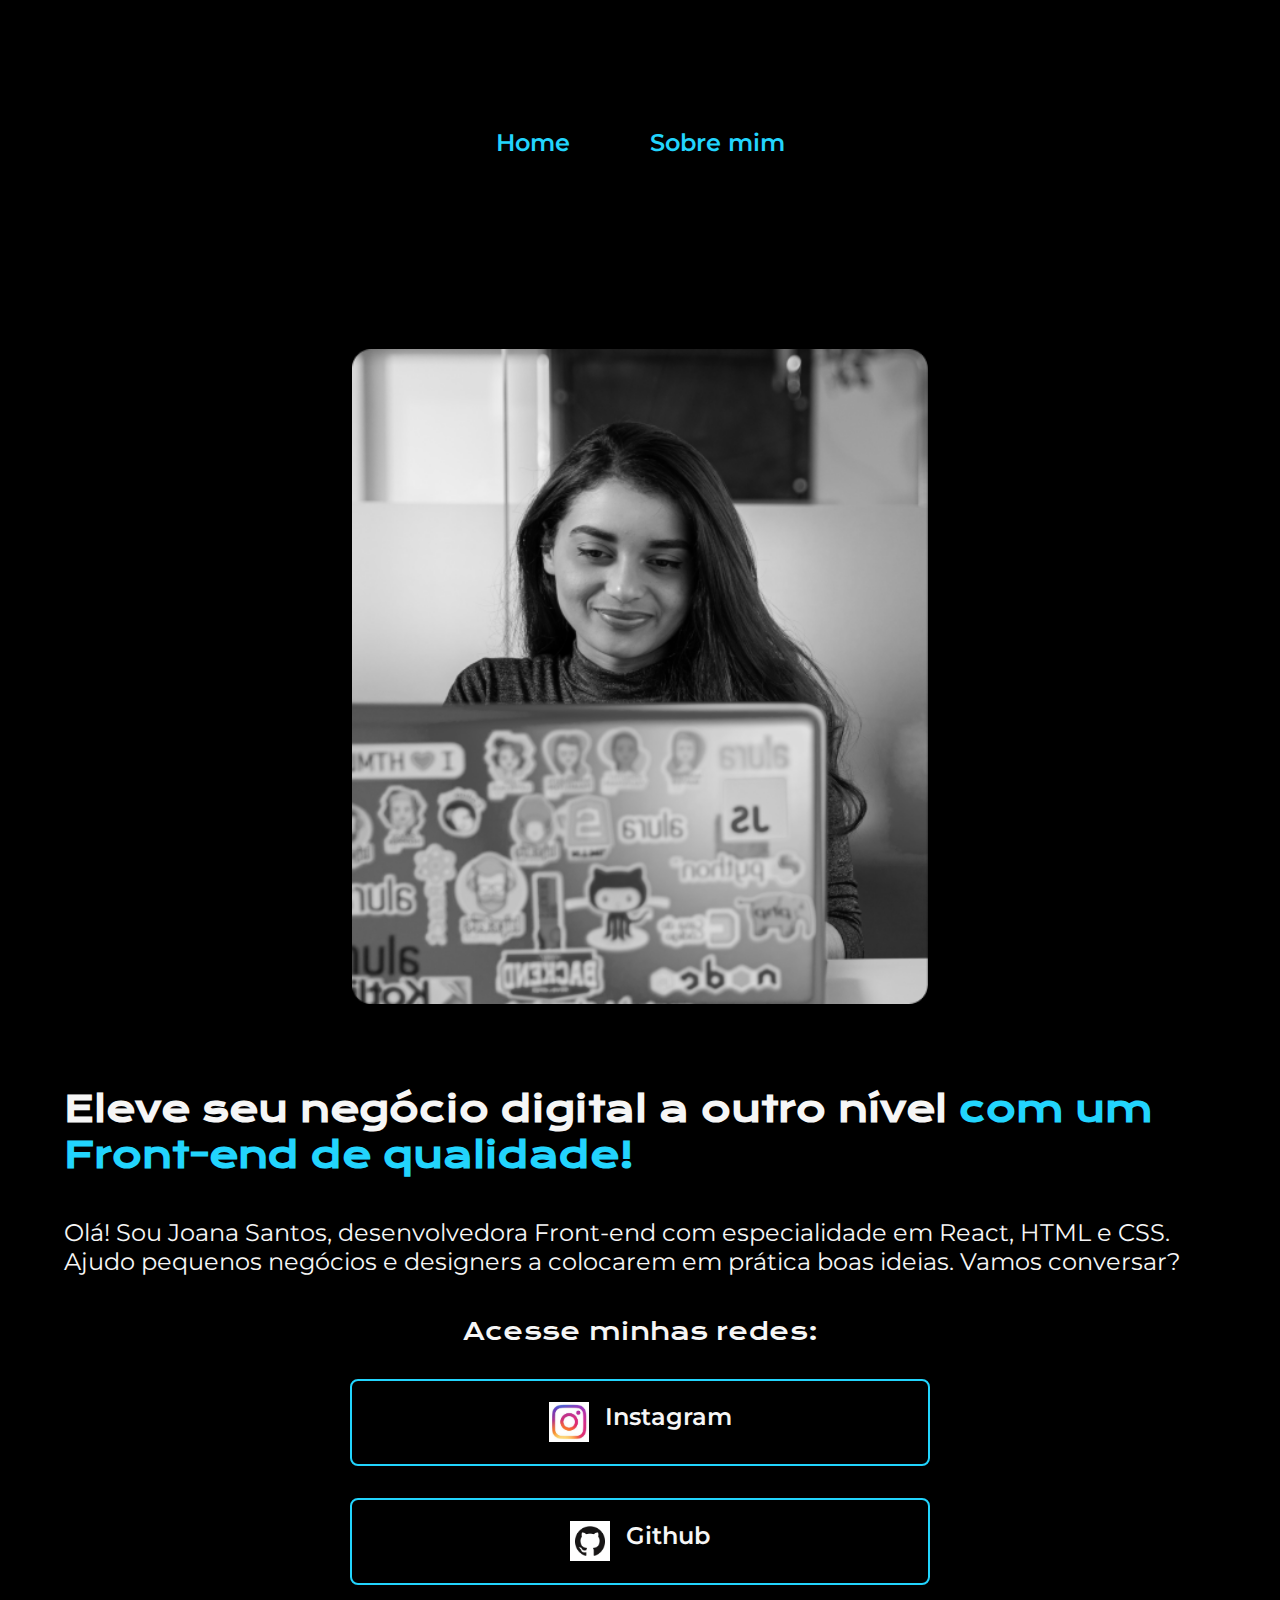
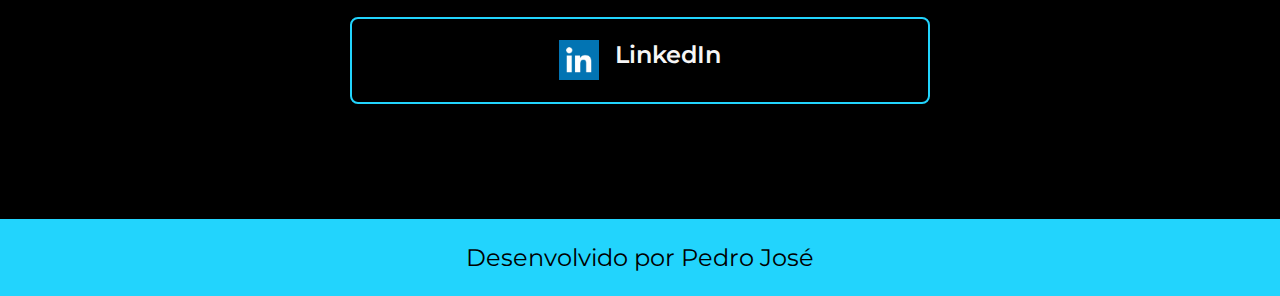
==== index.html @ 34948ec1 "correcao" ====
<!DOCTYPE html>
<html lang="pt-br">

<head>
    <meta charset="UTF-8">
    <meta name="viewport" content="width=device-width, initial-scale=1.0">
    <title>Index (alura) html</title>
    <link rel="stylesheet" href="./styles/styles (alura).css">
</head>

<body>
    <header class="cabecalho">
        <nav class="cabecalho__menu">
            <a class="cabecalho__links" href="index (alura).html">Home</a>
            <a class="cabecalho__links" href="about (alura).html">Sobre mim</a>
        </nav>
    </header>
    <main class="apresentacao">
        <section class="apresentacao__conteudo">
            <h1 class="apresentacao__conteudo__titulo">Eleve seu negócio digital a outro nível <strong
                    class="titulo-destaque">com um Front-end de
                    qualidade!</strong></h1>
            <p class="apresentacao__conteudo__texto">Olá! Sou Joana Santos, desenvolvedora Front-end com especialidade
                em React, HTML e CSS. Ajudo pequenos
                negócios e designers a colocarem em prática boas ideias. Vamos conversar?</p>
            <div class="botoes__links">
                <h2 class="titulo__links">Acesse minhas redes:</h2>
                <a class="botao" href="https://www.instagram.com/pedrocamara._/">
                    <img class="imagens" src="./assets/instagram.jpg" alt="Instagram">
                    Instagram
                </a>
                <a class="botao" href="https://github.com/PedroJoseCamara">
                    <img class="imagens" src="./assets/github.png" alt="Github">
                    Github
                </a>
                <a class="botao" href="https://www.linkedin.com/in/pedro-jos%C3%A9-c%C3%A2mara-7a9ba71b1/">
                    <img class="imagens" src="./assets/linkedin.png" alt="LinkedIn">
                    LinkedIn
                </a>
            </div>
        </section>
        <img class="imagem_apresentacao" src="./assets/Rectangle 47.png" alt="Joana santos codando">
    </main>
    <footer class="fim__da__pagina">
        <p>Desenvolvido por Pedro José</p>
    </footer>
</body>

</html>
---- styles/styles (alura).css ----
@import url('https://fonts.googleapis.com/css2?family=Krona+One&family=Montserrat&display=swap');

:root {
    --cor-primaria: #000000;
    --cor-secundaria: #F6F6F6;
    --cor-terciaria: #22D4FD;
    --cor-hover: #272727;

    --fonte-primaria: 'Krona One', sans-serif;
    --fonte-secundaria: 'Montserrat', sans-serif;
}

* {
    margin: 0;
    padding: 0;
}

body {
    box-sizing: border-box;
    background-color: var(--cor-primaria);
}

main {
    color: var(--cor-secundaria);
}

.cabecalho {
    background-color: var(--cor-primaria);
    padding: 2% 0% 0% 15%;
}

.cabecalho__menu {
    display: flex;
    gap: 80px;
}

.cabecalho__links {
    color: var(--cor-terciaria);
    font-family: var(--fonte-secundaria);
    font-size: 1.5rem;
    font-weight: 600;
    text-decoration: none;
}

.apresentacao {
    padding: 5% 15%;
    display: flex;
    align-items: center;
    justify-content: space-between;
    gap: 82px;
}

.apresentacao__conteudo {
    width: 50%;
    display: flex;
    flex-direction: column;
    gap: 40px;
}

.apresentacao__conteudo__titulo {
    font-size: 2.25rem;
    font-family: var(--fonte-primaria);
}

.titulo-destaque {
    color: var(--cor-terciaria);
}


.apresentacao__conteudo__texto {
    font-size: 1.5rem;
    font-family: var(--fonte-secundaria);
}

.botoes__links {
    display: flex;
    flex-direction: column;
    align-items: center;
    justify-content: space-between;
    gap: 32px;
}

.titulo__links {
    font-family: var(--fonte-primaria);
    font-weight: 400;
    font-size: 1.5rem;
}

.botao {
    display: flex;
    justify-content: center;
    gap: 16px;
    border: 2px solid var(--cor-terciaria);
    color: var(--cor-secundaria);
    width: 50%;
    text-align: center;
    border-radius: 8px;
    font-size: 1.5rem;
    padding: 21.5px 0;
    text-decoration: none;
    font-weight: 600;
    font-family: var(--fonte-secundaria);
}

.botao:hover {
    background-color: var(--hover);
}

.imagem_apresentacao {
    width: 50%;
}

.imagens {
    width: 40px;
}

.fim__da__pagina {
    padding: 24px;
    color: var(--cor-primaria);
    background-color: var(--cor-terciaria);
    text-align: center;
    font-size: 24px;
    font-family: var(--fonte-secundaria);
    font-weight: 400;
    margin: 4% 0% 0% 0;

}

@media (max-width: 1354px) {
    
    .cabecalho{
        padding: 10%;
    }

    .cabecalho__menu{
        justify-content: center;
    }

    .apresentacao{
        flex-direction: column-reverse;
        padding: 5%;
    }

    .apresentacao__conteudo{
        width: auto;
    }
  
}
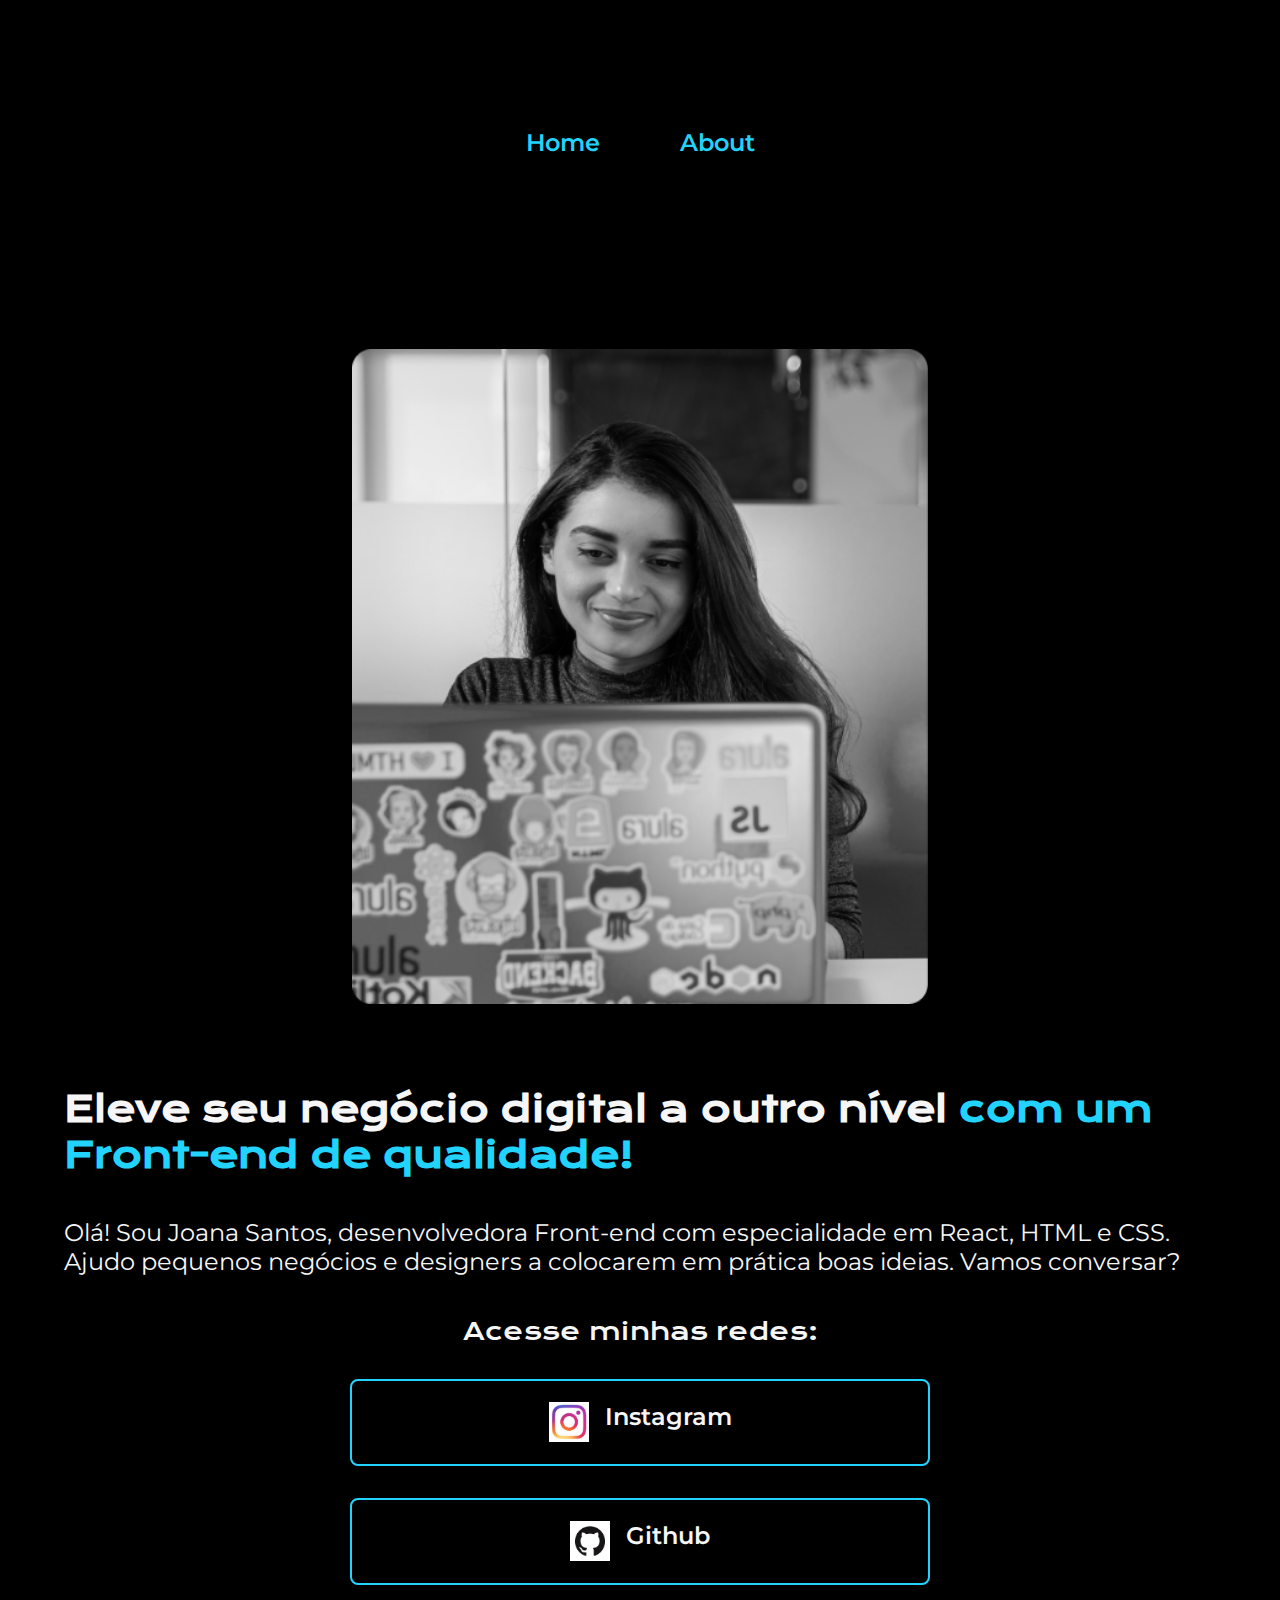
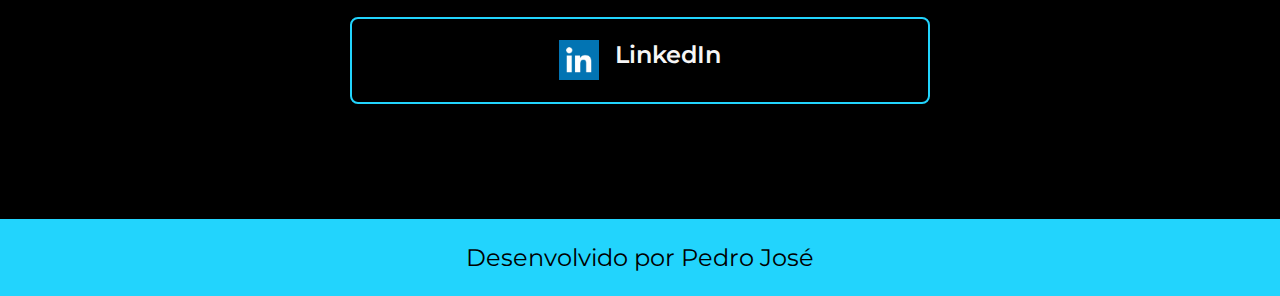
==== commit 35bbf2ba: "alterar o about.html" ====
--- a/index.html
+++ b/index.html
@@ -11,8 +11,8 @@
 <body>
     <header class="cabecalho">
         <nav class="cabecalho__menu">
-            <a class="cabecalho__links" href="index (alura).html">Home</a>
-            <a class="cabecalho__links" href="about (alura).html">Sobre mim</a>
+            <a class="cabecalho__links" href="index.html">Home</a>
+            <a class="cabecalho__links" href="about.html">About</a>
         </nav>
     </header>
     <main class="apresentacao">
